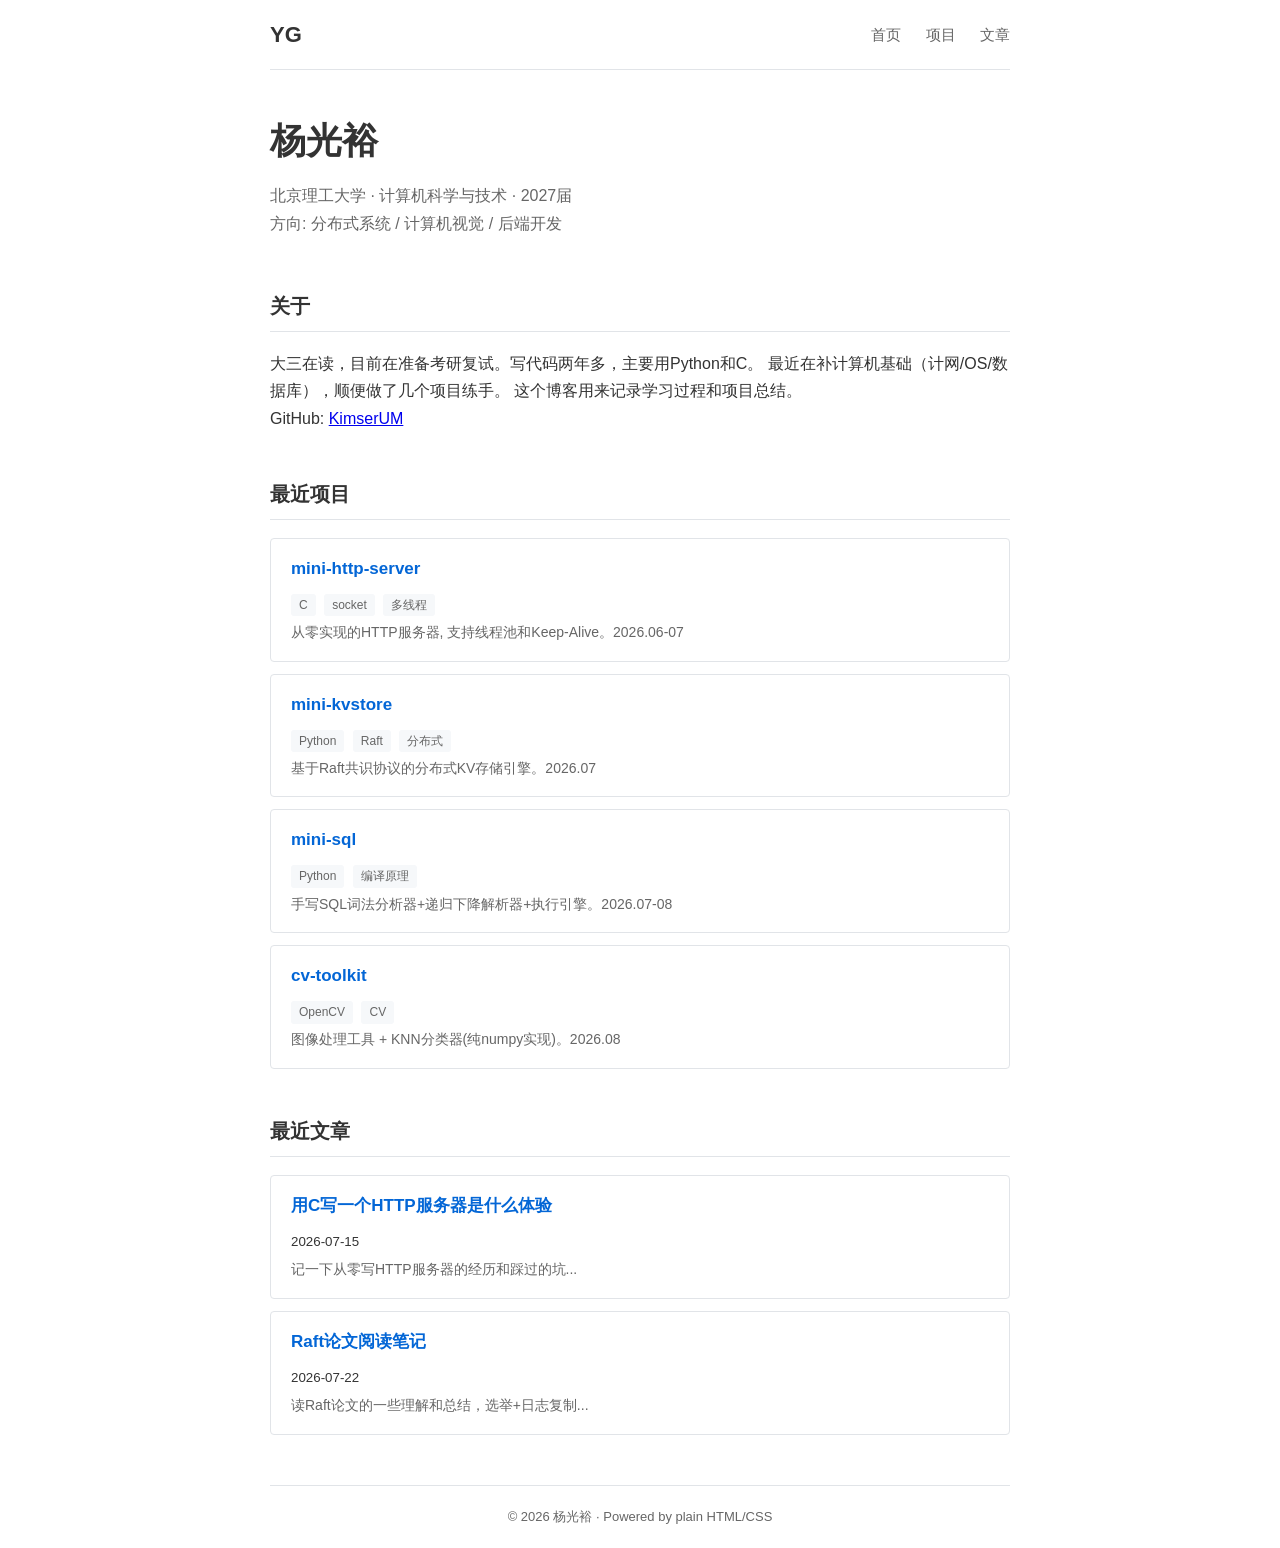
==== index.html @ 786ad56f "init: 个人技术博客 纯HTML/CSS" ====
<!DOCTYPE html>
<html lang="zh-CN">
<head>
<meta charset="utf-8">
<meta name="viewport" content="width=device-width, initial-scale=1">
<title>Yang Guangyu · Blog</title>
<link rel="stylesheet" href="css/style.css">
</head>
<body>

<nav class="navbar">
  <div class="nav-inner">
    <a href="index.html" class="logo">YG</a>
    <div class="nav-links">
      <a href="index.html">首页</a>
      <a href="projects/index.html">项目</a>
      <a href="posts/index.html">文章</a>
    </div>
  </div>
</nav>

<main class="container">
  <section class="hero">
    <h1>杨光裕</h1>
    <p class="subtitle">
      北京理工大学 · 计算机科学与技术 · 2027届<br>
      方向: 分布式系统 / 计算机视觉 / 后端开发
    </p>
  </section>

  <section class="section">
    <h2>关于</h2>
    <p>
      大三在读，目前在准备考研复试。写代码两年多，主要用Python和C。
      最近在补计算机基础（计网/OS/数据库），顺便做了几个项目练手。
      这个博客用来记录学习过程和项目总结。
    </p>
    <p>
      GitHub: <a href="https://github.com/KimserUM" target="_blank">KimserUM</a>
    </p>
  </section>

  <section class="section">
    <h2>最近项目</h2>

    <div class="card">
      <h3><a href="projects/mini-http.html">mini-http-server</a></h3>
      <span class="tag">C</span> <span class="tag">socket</span> <span class="tag">多线程</span>
      <p>从零实现的HTTP服务器, 支持线程池和Keep-Alive。2026.06-07</p>
    </div>

    <div class="card">
      <h3><a href="projects/mini-kvstore.html">mini-kvstore</a></h3>
      <span class="tag">Python</span> <span class="tag">Raft</span> <span class="tag">分布式</span>
      <p>基于Raft共识协议的分布式KV存储引擎。2026.07</p>
    </div>

    <div class="card">
      <h3><a href="projects/mini-sql.html">mini-sql</a></h3>
      <span class="tag">Python</span> <span class="tag">编译原理</span>
      <p>手写SQL词法分析器+递归下降解析器+执行引擎。2026.07-08</p>
    </div>

    <div class="card">
      <h3><a href="projects/cv-toolkit.html">cv-toolkit</a></h3>
      <span class="tag">OpenCV</span> <span class="tag">CV</span>
      <p>图像处理工具 + KNN分类器(纯numpy实现)。2026.08</p>
    </div>
  </section>

  <section class="section">
    <h2>最近文章</h2>
    <div class="card">
      <h3><a href="posts/tcp-http-server.html">用C写一个HTTP服务器是什么体验</a></h3>
      <small>2026-07-15</small>
      <p>记一下从零写HTTP服务器的经历和踩过的坑...</p>
    </div>
    <div class="card">
      <h3><a href="posts/raft-notes.html">Raft论文阅读笔记</a></h3>
      <small>2026-07-22</small>
      <p>读Raft论文的一些理解和总结，选举+日志复制...</p>
    </div>
  </section>
</main>

<footer>
  <p>&copy; 2026 杨光裕 · Powered by plain HTML/CSS</p>
</footer>

</body>
</html>
---- css/style.css ----
/* 极简风格 */

:root {
  --bg: #fff;
  --text: #333;
  --accent: #0366d6;
  --border: #e1e4e8;
  --code-bg: #f6f8fa;
  --muted: #666;
}

* { box-sizing: border-box; margin: 0; padding: 0; }

body {
  font-family: -apple-system, BlinkMacSystemFont, "Segoe UI",
               "Microsoft YaHei", sans-serif;
  line-height: 1.7;
  color: var(--text);
  background: var(--bg);
  max-width: 780px;
  margin: 0 auto;
  padding: 0 20px;
}

/* Navbar */
.navbar {
  border-bottom: 1px solid var(--border);
  padding: 16px 0;
  margin-bottom: 40px;
}

.nav-inner {
  display: flex;
  justify-content: space-between;
  align-items: center;
}

.logo {
  font-size: 22px;
  font-weight: 700;
  color: var(--text);
  text-decoration: none;
}

.nav-links a {
  margin-left: 20px;
  color: var(--muted);
  text-decoration: none;
  font-size: 15px;
}

.nav-links a:hover { color: var(--accent); }

/* Hero */
.hero {
  margin-bottom: 50px;
}

.hero h1 { font-size: 36px; margin-bottom: 10px; }

.subtitle {
  color: var(--muted);
  font-size: 16px;
  line-height: 1.8;
}

/* Section */
.section {
  margin-bottom: 45px;
}

.section h2 {
  font-size: 20px;
  border-bottom: 1px solid var(--border);
  padding-bottom: 8px;
  margin-bottom: 18px;
}

/* Card */
.card {
  border: 1px solid var(--border);
  border-radius: 4px;
  padding: 16px 20px;
  margin-bottom: 12px;
}

.card h3 { font-size: 17px; margin-bottom: 6px; }
.card h3 a { color: var(--accent); text-decoration: none; }
.card h3 a:hover { text-decoration: underline; }
.card p { font-size: 14px; color: var(--muted); margin-top: 4px; }

/* Tag */
.tag {
  display: inline-block;
  background: var(--code-bg);
  color: var(--muted);
  padding: 1px 8px;
  border-radius: 3px;
  font-size: 12px;
  margin-right: 4px;
}

/* Footer */
footer {
  border-top: 1px solid var(--border);
  padding: 20px 0;
  margin-top: 50px;
  text-align: center;
  color: var(--muted);
  font-size: 13px;
}

/* Post / Page */
.post h1 {
  font-size: 28px;
  margin-bottom: 8px;
}

.post .date {
  color: var(--muted);
  font-size: 14px;
  margin-bottom: 24px;
}

.post h2 {
  font-size: 20px;
  margin-top: 30px;
  margin-bottom: 12px;
  border-bottom: 1px solid var(--border);
  padding-bottom: 6px;
}

.post p { margin-bottom: 14px; }

.post ul, .post ol {
  margin-bottom: 14px;
  padding-left: 24px;
}

.post li { margin-bottom: 6px; }

.post pre {
  background: var(--code-bg);
  border: 1px solid var(--border);
  border-radius: 4px;
  padding: 14px 18px;
  overflow-x: auto;
  font-size: 13px;
  margin-bottom: 16px;
}

.post code {
  background: var(--code-bg);
  padding: 1px 5px;
  border-radius: 3px;
  font-size: 13px;
}

.post pre code {
  background: none;
  padding: 0;
}

.post blockquote {
  border-left: 3px solid var(--accent);
  padding: 8px 16px;
  color: var(--muted);
  margin-bottom: 16px;
  background: var(--code-bg);
}

/* Project pages */
.project-meta {
  color: var(--muted);
  font-size: 14px;
  margin-bottom: 20px;
}

/* Responsive */
@media (max-width: 600px) {
  .hero h1 { font-size: 26px; }
  .nav-links a { margin-left: 12px; font-size: 14px; }
}
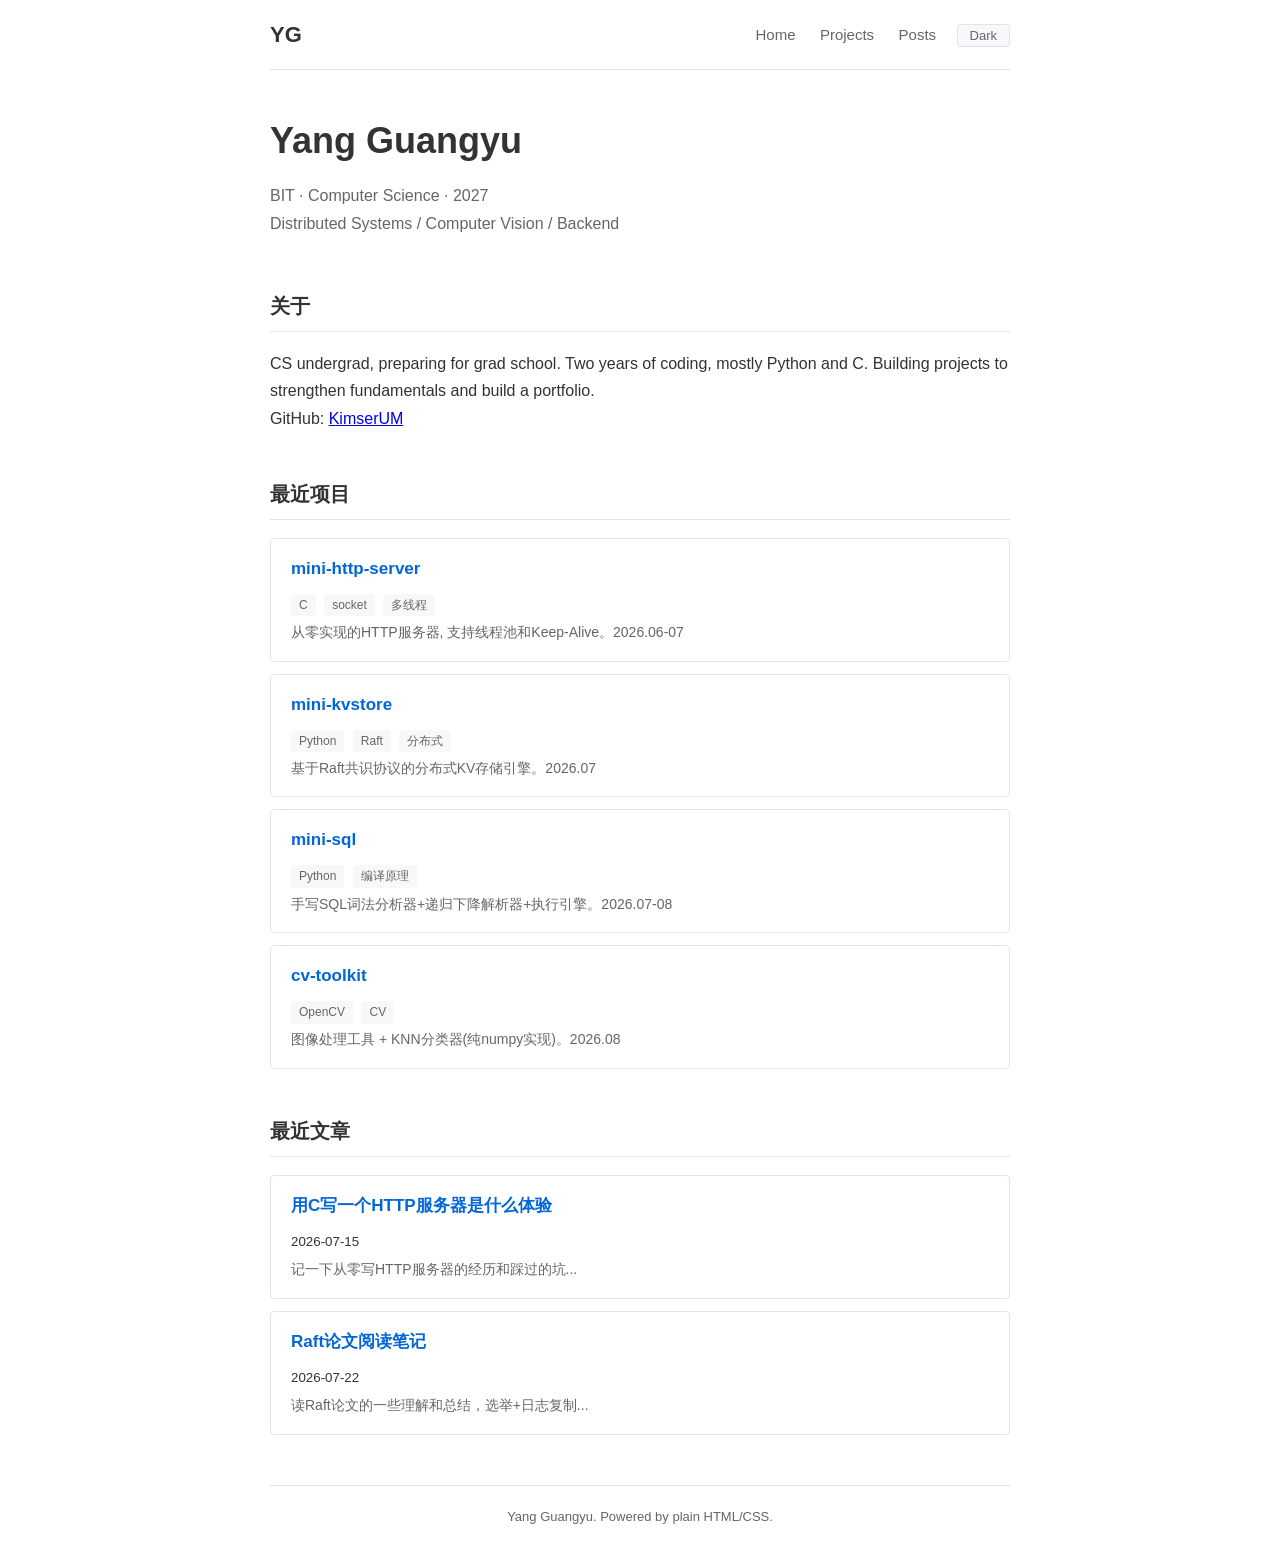
==== commit fe75c0b2: "blog: add project detail pages, SQL article, dark mode, search" ====
--- a/index.html
+++ b/index.html
@@ -12,28 +12,28 @@
   <div class="nav-inner">
     <a href="index.html" class="logo">YG</a>
     <div class="nav-links">
-      <a href="index.html">首页</a>
-      <a href="projects/index.html">项目</a>
-      <a href="posts/index.html">文章</a>
+      <a href="index.html">Home</a>
+      <a href="projects/index.html">Projects</a>
+      <a href="posts/index.html">Posts</a>
+      <button id="theme-toggle">Dark</button>
     </div>
   </div>
 </nav>
 
 <main class="container">
   <section class="hero">
-    <h1>杨光裕</h1>
+    <h1>Yang Guangyu</h1>
     <p class="subtitle">
-      北京理工大学 · 计算机科学与技术 · 2027届<br>
-      方向: 分布式系统 / 计算机视觉 / 后端开发
+      BIT &middot; Computer Science &middot; 2027<br>
+      Distributed Systems / Computer Vision / Backend
     </p>
   </section>
 
   <section class="section">
     <h2>关于</h2>
     <p>
-      大三在读，目前在准备考研复试。写代码两年多，主要用Python和C。
-      最近在补计算机基础（计网/OS/数据库），顺便做了几个项目练手。
-      这个博客用来记录学习过程和项目总结。
+      CS undergrad, preparing for grad school. Two years of coding, mostly Python and C.
+      Building projects to strengthen fundamentals and build a portfolio.
     </p>
     <p>
       GitHub: <a href="https://github.com/KimserUM" target="_blank">KimserUM</a>
@@ -84,8 +84,9 @@
 </main>
 
 <footer>
-  <p>&copy; 2026 杨光裕 · Powered by plain HTML/CSS</p>
+  <p>Yang Guangyu. Powered by plain HTML/CSS.</p>
 </footer>
 
+<script src="js/app.js"></script>
 </body>
 </html>
--- a/css/style.css
+++ b/css/style.css
@@ -176,6 +176,43 @@
   margin-bottom: 20px;
 }
 
+/* Dark mode */
+body.dark {
+  --bg: #1a1a2e;
+  --text: #cdd6f4;
+  --accent: #89b4fa;
+  --border: #313244;
+  --code-bg: #181825;
+  --muted: #a6adc8;
+}
+
+/* Theme toggle button */
+#theme-toggle {
+  background: var(--code-bg);
+  color: var(--muted);
+  border: 1px solid var(--border);
+  padding: 3px 12px;
+  border-radius: 3px;
+  font-size: 13px;
+  cursor: pointer;
+  margin-left: 16px;
+}
+#theme-toggle:hover { color: var(--accent); border-color: var(--accent); }
+
+/* Search input */
+#project-search {
+  width: 100%;
+  padding: 8px 12px;
+  border: 1px solid var(--border);
+  border-radius: 4px;
+  font-size: 14px;
+  margin-bottom: 16px;
+  background: var(--bg);
+  color: var(--text);
+  outline: none;
+}
+#project-search:focus { border-color: var(--accent); }
+
 /* Responsive */
 @media (max-width: 600px) {
   .hero h1 { font-size: 26px; }
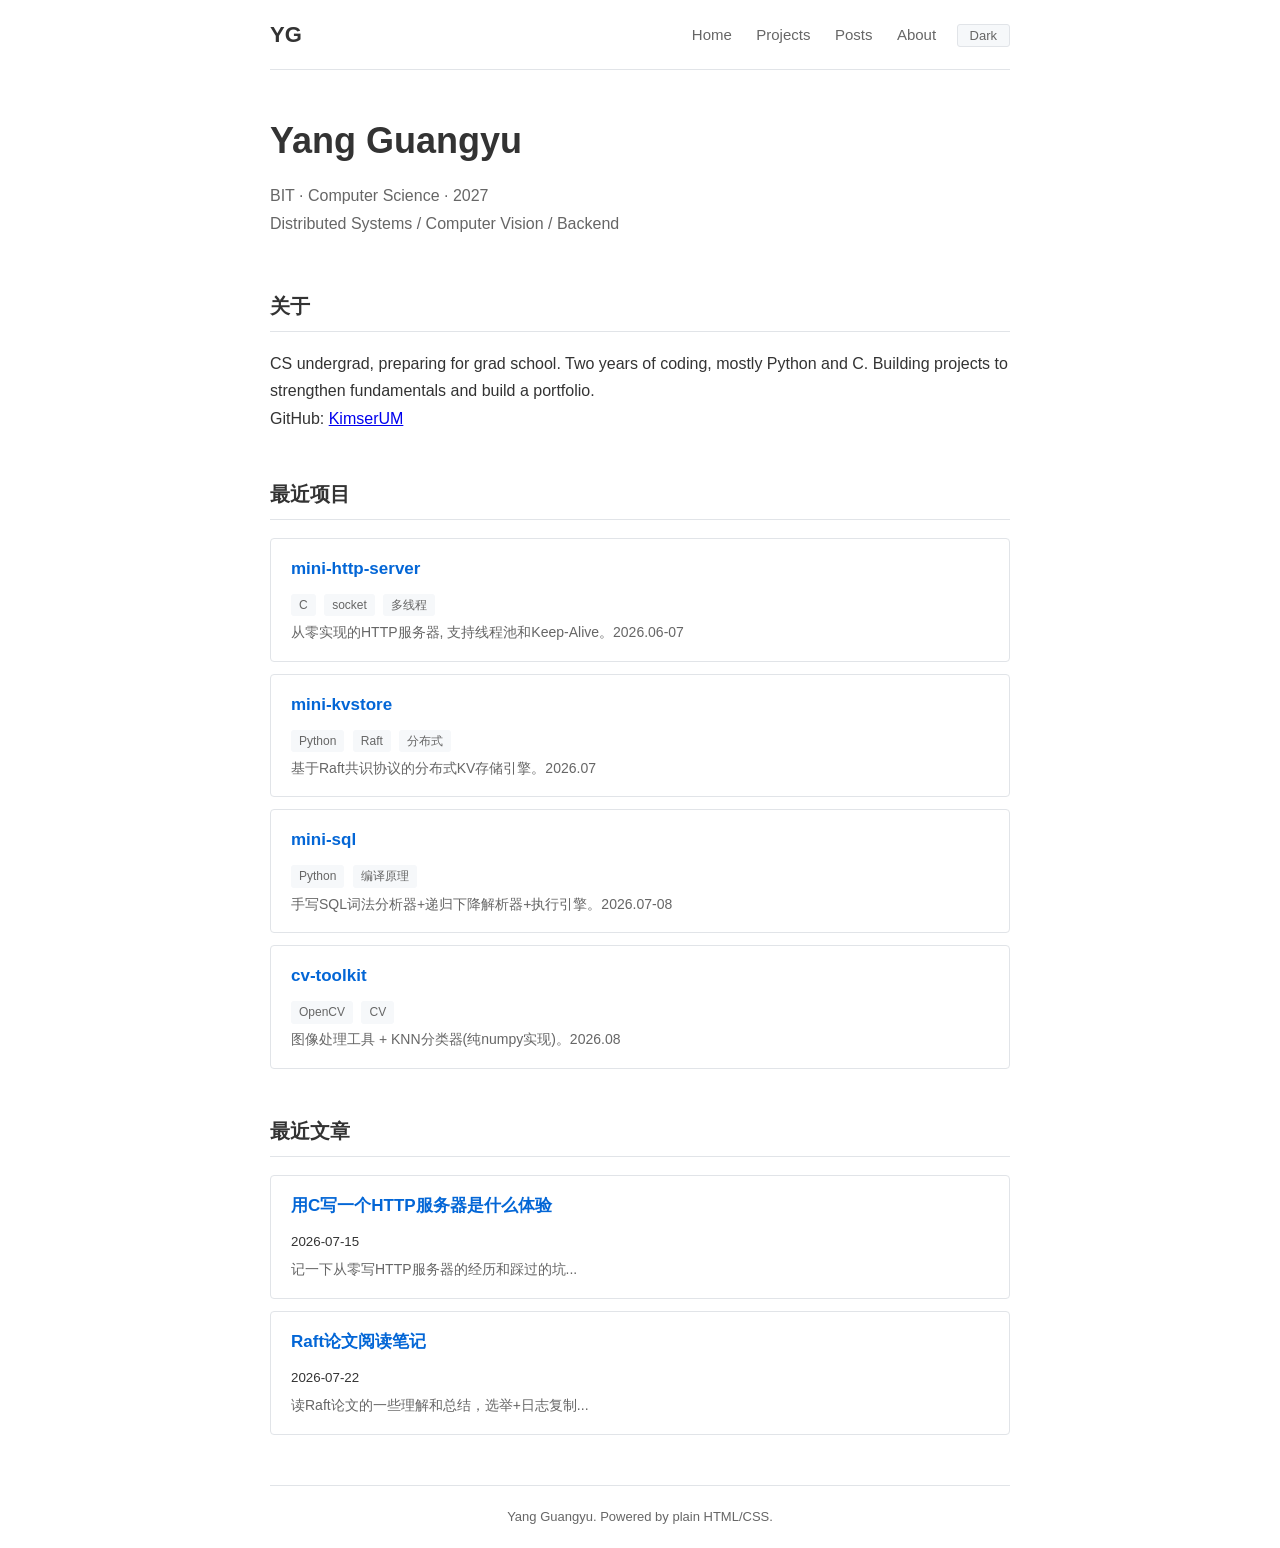
==== commit 31b08ca4: "blog: add about page, scroll-to-top, reading time, standardized navs" ====
--- a/index.html
+++ b/index.html
@@ -15,6 +15,7 @@
       <a href="index.html">Home</a>
       <a href="projects/index.html">Projects</a>
       <a href="posts/index.html">Posts</a>
+      <a href="about.html">About</a>
       <button id="theme-toggle">Dark</button>
     </div>
   </div>
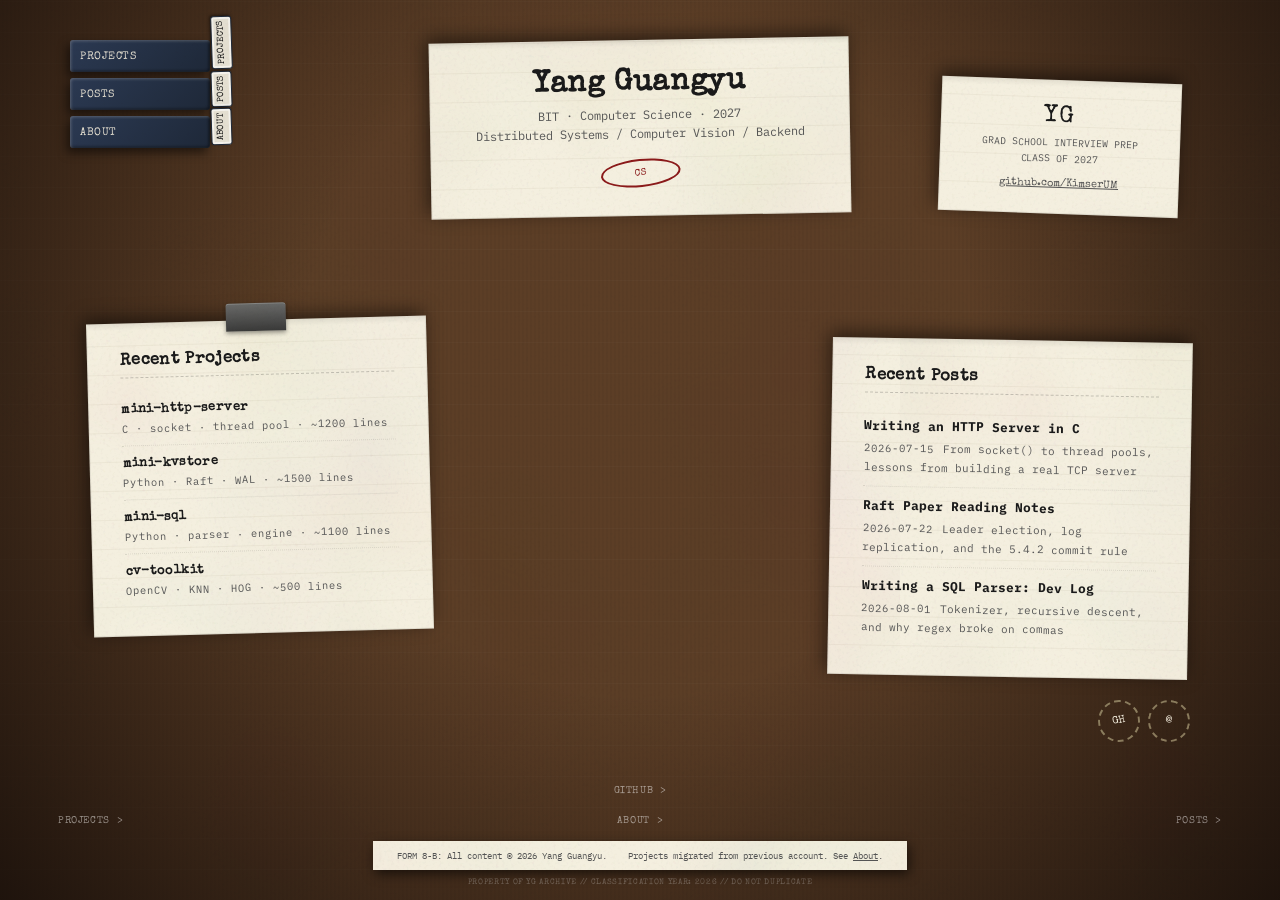
==== commit b5cc15ce: "v3: qridian-inspired dark academia desk theme, all pages rebuilt" ====
--- a/index.html
+++ b/index.html
@@ -1,92 +1,133 @@
 <!DOCTYPE html>
-<html lang="zh-CN">
+<html lang="en">
 <head>
 <meta charset="utf-8">
-<meta name="viewport" content="width=device-width, initial-scale=1">
-<title>Yang Guangyu · Blog</title>
+<meta name="viewport" content="width=device-width, initial-scale=1.0">
+<title>Yang Guangyu</title>
 <link rel="stylesheet" href="css/style.css">
 </head>
 <body>
 
-<nav class="navbar">
-  <div class="nav-inner">
-    <a href="index.html" class="logo">YG</a>
-    <div class="nav-links">
-      <a href="index.html">Home</a>
-      <a href="projects/index.html">Projects</a>
-      <a href="posts/index.html">Posts</a>
-      <a href="about.html">About</a>
-      <button id="theme-toggle">Dark</button>
-    </div>
-  </div>
-</nav>
+<div class="screen-dust"></div>
+<div class="desk-surface"></div>
 
-<main class="container">
-  <section class="hero">
-    <h1>Yang Guangyu</h1>
-    <p class="subtitle">
-      BIT &middot; Computer Science &middot; 2027<br>
-      Distributed Systems / Computer Vision / Backend
-    </p>
-  </section>
+<div class="desk-canvas">
+  <div class="desk-layout">
 
-  <section class="section">
-    <h2>关于</h2>
-    <p>
-      CS undergrad, preparing for grad school. Two years of coding, mostly Python and C.
-      Building projects to strengthen fundamentals and build a portfolio.
-    </p>
-    <p>
-      GitHub: <a href="https://github.com/KimserUM" target="_blank">KimserUM</a>
-    </p>
-  </section>
-
-  <section class="section">
-    <h2>最近项目</h2>
-
-    <div class="card">
-      <h3><a href="projects/mini-http.html">mini-http-server</a></h3>
-      <span class="tag">C</span> <span class="tag">socket</span> <span class="tag">多线程</span>
-      <p>从零实现的HTTP服务器, 支持线程池和Keep-Alive。2026.06-07</p>
+    <!-- Hero card: center -->
+    <div class="paper-card hero-card">
+      <h1>Yang Guangyu</h1>
+      <p class="subtitle">
+        BIT &middot; Computer Science &middot; 2027<br>
+        Distributed Systems / Computer Vision / Backend
+      </p>
+      <div class="stamp-divider">CS</div>
     </div>
 
-    <div class="card">
-      <h3><a href="projects/mini-kvstore.html">mini-kvstore</a></h3>
-      <span class="tag">Python</span> <span class="tag">Raft</span> <span class="tag">分布式</span>
-      <p>基于Raft共识协议的分布式KV存储引擎。2026.07</p>
+    <!-- Dossier folders: left side -->
+    <div class="dossier-stack">
+      <a href="projects/index.html" class="dossier-folder">
+        <div class="dossier-closed">
+          <span class="dossier-label">PROJECTS</span>
+          <div class="dossier-tab">PROJECTS</div>
+        </div>
+      </a>
+      <a href="posts/index.html" class="dossier-folder">
+        <div class="dossier-closed">
+          <span class="dossier-label">POSTS</span>
+          <div class="dossier-tab">POSTS</div>
+        </div>
+      </a>
+      <a href="about.html" class="dossier-folder">
+        <div class="dossier-closed">
+          <span class="dossier-label">ABOUT</span>
+          <div class="dossier-tab">ABOUT</div>
+        </div>
+      </a>
     </div>
 
-    <div class="card">
-      <h3><a href="projects/mini-sql.html">mini-sql</a></h3>
-      <span class="tag">Python</span> <span class="tag">编译原理</span>
-      <p>手写SQL词法分析器+递归下降解析器+执行引擎。2026.07-08</p>
+    <!-- Projects clipboard: left -->
+    <div class="paper-card projects-clipboard">
+      <div class="clip-hardware"></div>
+      <h2>Recent Projects</h2>
+
+      <a href="projects/mini-http.html" class="project-item">
+        <span class="p-name">mini-http-server</span>
+        <span class="p-meta">C &middot; socket &middot; thread pool &middot; ~1200 lines</span>
+      </a>
+      <a href="projects/mini-kvstore.html" class="project-item">
+        <span class="p-name">mini-kvstore</span>
+        <span class="p-meta">Python &middot; Raft &middot; WAL &middot; ~1500 lines</span>
+      </a>
+      <a href="projects/mini-sql.html" class="project-item">
+        <span class="p-name">mini-sql</span>
+        <span class="p-meta">Python &middot; parser &middot; engine &middot; ~1100 lines</span>
+      </a>
+      <a href="projects/cv-toolkit.html" class="project-item">
+        <span class="p-name">cv-toolkit</span>
+        <span class="p-meta">OpenCV &middot; KNN &middot; HOG &middot; ~500 lines</span>
+      </a>
     </div>
 
-    <div class="card">
-      <h3><a href="projects/cv-toolkit.html">cv-toolkit</a></h3>
-      <span class="tag">OpenCV</span> <span class="tag">CV</span>
-      <p>图像处理工具 + KNN分类器(纯numpy实现)。2026.08</p>
+    <!-- Posts journal: right -->
+    <div class="paper-card posts-notebook">
+      <h2>Recent Posts</h2>
+
+      <a href="posts/tcp-http-server.html" class="post-item">
+        <span class="post-title">Writing an HTTP Server in C</span>
+        <span class="post-date">2026-07-15</span>
+        <span class="post-excerpt">From socket() to thread pools, lessons from building a real TCP server</span>
+      </a>
+      <a href="posts/raft-notes.html" class="post-item">
+        <span class="post-title">Raft Paper Reading Notes</span>
+        <span class="post-date">2026-07-22</span>
+        <span class="post-excerpt">Leader election, log replication, and the 5.4.2 commit rule</span>
+      </a>
+      <a href="posts/sql-parser-diary.html" class="post-item">
+        <span class="post-title">Writing a SQL Parser: Dev Log</span>
+        <span class="post-date">2026-08-01</span>
+        <span class="post-excerpt">Tokenizer, recursive descent, and why regex broke on commas</span>
+      </a>
     </div>
-  </section>
 
-  <section class="section">
-    <h2>最近文章</h2>
-    <div class="card">
-      <h3><a href="posts/tcp-http-server.html">用C写一个HTTP服务器是什么体验</a></h3>
-      <small>2026-07-15</small>
-      <p>记一下从零写HTTP服务器的经历和踩过的坑...</p>
+    <!-- Calling card: right side -->
+    <div class="paper-card calling-card">
+      <div class="card-logo">YG</div>
+      <div class="card-sub">
+        GRAD SCHOOL INTERVIEW PREP<br>
+        CLASS OF 2027
+      </div>
+      <div class="card-gh">
+        <a href="https://github.com/KimserUM">github.com/KimserUM</a>
+      </div>
     </div>
-    <div class="card">
-      <h3><a href="posts/raft-notes.html">Raft论文阅读笔记</a></h3>
-      <small>2026-07-22</small>
-      <p>读Raft论文的一些理解和总结，选举+日志复制...</p>
+
+    <!-- Social stamps: bottom right -->
+    <div class="stamp-cluster">
+      <a href="https://github.com/KimserUM" class="stamp-link" style="--r: -12deg;" aria-label="GitHub">GH</a>
+      <a href="mailto:yangguangyuking@gmail.com" class="stamp-link" style="--r: 8deg;" aria-label="Email">@</a>
     </div>
-  </section>
-</main>
 
-<footer>
-  <p>Yang Guangyu. Powered by plain HTML/CSS.</p>
-</footer>
+    <!-- Legal strip -->
+    <div class="legal-strip">
+      <span>FORM 8-B: All content &copy; 2026 Yang Guangyu.</span>
+      <span style="margin-left: 16px;">Projects migrated from previous account. See <a href="about.html">About</a>.</span>
+    </div>
+
+    <div class="registry-line">
+      PROPERTY OF YG ARCHIVE // CLASSIFICATION YEAR: 2026 // DO NOT DUPLICATE
+    </div>
+
+  </div>
+</div>
+
+<!-- Signpost buttons -->
+<button class="signpost" id="sp-projects" onclick="document.querySelector('.projects-clipboard').scrollIntoView({behavior:'smooth',block:'center'})">PROJECTS</button>
+<button class="signpost" id="sp-posts" onclick="document.querySelector('.posts-notebook').scrollIntoView({behavior:'smooth',block:'center'})">POSTS</button>
+<button class="signpost" id="sp-about" onclick="location.href='about.html'">ABOUT</button>
+<button class="signpost" id="sp-github" onclick="window.open('https://github.com/KimserUM')">GITHUB</button>
+
+<button id="scroll-top" onclick="window.scrollTo({top:0,behavior:'smooth'})">TOP</button>
 
 <script src="js/app.js"></script>
 </body>
--- a/css/style.css
+++ b/css/style.css
@@ -1,220 +1,825 @@
-/* 极简风格 */
+/* ============================================================
+   my-tech-blog v3 — qridian.com inspired dark academia theme
+   Fonts: Special Elite (headings), IBM Plex Mono (body)
+   ============================================================ */
+
+@import url('https://fonts.googleapis.com/css2?family=IBM+Plex+Mono:ital,wght@0,400;0,700;1,400&family=Special+Elite&display=swap');
 
 :root {
-  --bg: #fff;
-  --text: #333;
-  --accent: #0366d6;
-  --border: #e1e4e8;
-  --code-bg: #f6f8fa;
-  --muted: #666;
+  --font-heading: 'Special Elite', cursive;
+  --font-body: 'IBM Plex Mono', monospace;
+
+  --bg-deep: #1a120c;
+  --wood: #5c3e26;
+  --paper: #f4efdf;
+  --paper-dark: #e4dfd1;
+  --dossier-blue1: #2b3952;
+  --dossier-blue2: #1e2838;
+  --ink: #1a1a1a;
+  --ink-light: #555;
+  --stamp-red: #8b1a1a;
+  --brass: #8b7d5e;
+  --accent-dim: #9e8a6b;
+
+  --shadow-paper: -3px -5px 18px rgba(0,0,0,0.5);
+  --shadow-card: 2px 4px 12px rgba(0,0,0,0.6);
 }
 
 * { box-sizing: border-box; margin: 0; padding: 0; }
 
+html { font-size: 15px; }
+
 body {
-  font-family: -apple-system, BlinkMacSystemFont, "Segoe UI",
-               "Microsoft YaHei", sans-serif;
-  line-height: 1.7;
-  color: var(--text);
-  background: var(--bg);
+  margin: 0;
+  font-family: var(--font-body);
+  background-color: var(--bg-deep);
+  color: var(--ink);
+  min-height: 100vh;
+  overflow-x: hidden;
+}
+
+h1, h2, h3, h4, .typewriter {
+  font-family: var(--font-heading);
+  letter-spacing: 0.02em;
+}
+
+a { color: inherit; }
+
+/* ---- Desk Environment ---- */
+.desk-surface {
+  position: fixed;
+  inset: 0;
+  background-color: var(--wood);
+  background-image:
+    repeating-linear-gradient(
+      90deg,
+      transparent,
+      transparent 2px,
+      rgba(0,0,0,0.03) 2px,
+      rgba(0,0,0,0.03) 4px
+    ),
+    repeating-linear-gradient(
+      0deg,
+      transparent,
+      transparent 30px,
+      rgba(255,255,255,0.02) 30px,
+      rgba(255,255,255,0.02) 31px
+    );
+  z-index: 0;
+}
+
+.desk-surface::after {
+  content: "";
+  position: fixed;
+  inset: 0;
+  z-index: 9999;
+  pointer-events: none;
+  background: radial-gradient(
+    circle at 50% 40%,
+    rgba(59, 40, 27, 0) 40%,
+    rgba(20, 12, 8, 0.85) 100%
+  );
+}
+
+/* ---- Monitor Grime (dust + smudge effect) ---- */
+.screen-dust {
+  position: fixed;
+  inset: 0;
+  z-index: 99999;
+  pointer-events: none;
+  background-image:
+    url("data:image/svg+xml,%3Csvg viewBox='0 0 200 200' xmlns='http://www.w3.org/2000/svg'%3E%3Cfilter id='dust'%3E%3CfeTurbulence type='fractalNoise' baseFrequency='1.5' numOctaves='3' result='noise'/%3E%3CfeColorMatrix type='matrix' values='1 0 0 0 0  0 1 0 0 0  0 0 1 0 0  0 0 0 4 -2' in='noise' result='coloredNoise'/%3E%3C/filter%3E%3Crect width='100%25' height='100%25' fill='black' filter='url(%23dust)' opacity='0.06'/%3E%3C/svg%3E"),
+    url("data:image/svg+xml,%3Csvg viewBox='0 0 200 200' xmlns='http://www.w3.org/2000/svg'%3E%3Cfilter id='smudge'%3E%3CfeTurbulence type='fractalNoise' baseFrequency='0.02' numOctaves='3' result='noise'/%3E%3CfeColorMatrix type='matrix' values='1 0 0 0 0  0 1 0 0 0  0 0 1 0 0  0 0 0 2 -0.8' in='noise' result='coloredNoise'/%3E%3C/filter%3E%3Crect width='100%25' height='100%25' fill='black' filter='url(%23smudge)' opacity='0.12'/%3E%3C/svg%3E");
+  background-blend-mode: multiply;
+  mix-blend-mode: multiply;
+}
+
+/* ---- Main Canvas ---- */
+.desk-canvas {
+  position: relative;
+  z-index: 1;
+  width: 100vw;
+  min-height: 100vh;
+  overflow-x: auto;
+  overflow-y: auto;
+  scroll-behavior: smooth;
+}
+
+.desk-layout {
+  position: relative;
+  width: 1200px;
+  min-height: 900px;
+  max-width: 98vw;
+  margin: 0 auto;
+  padding: 40px 30px 80px;
+}
+
+/* ---- Paper Card Base ---- */
+.paper-card {
+  background: var(--paper);
+  background-image:
+    repeating-linear-gradient(
+      0deg,
+      transparent,
+      transparent 28px,
+      rgba(139, 125, 94, 0.08) 28px,
+      rgba(139, 125, 94, 0.08) 29px
+    );
+  border: 1px solid rgba(0,0,0,0.08);
+  box-shadow: var(--shadow-paper);
+  padding: 28px 32px;
+  position: absolute;
+}
+
+.paper-card::before {
+  content: "";
+  position: absolute;
+  top: 0; left: 0;
+  width: 100%; height: 6px;
+  background: linear-gradient(
+    to bottom,
+    rgba(0,0,0,0.06) 0%,
+    transparent 100%
+  );
+}
+
+/* ---- Hero Card (center, large) ---- */
+.hero-card {
+  left: 50%;
+  top: 40px;
+  transform: translateX(-50%) rotate(-1deg);
+  width: 420px;
+  text-align: center;
+  z-index: 10;
+}
+
+.hero-card h1 {
+  font-size: 2rem;
+  margin-bottom: 6px;
+  color: var(--ink);
+}
+
+.hero-card .subtitle {
+  font-size: 0.8rem;
+  color: var(--ink-light);
+  line-height: 1.6;
+}
+
+.hero-card .stamp-divider {
+  margin: 16px auto 0;
+  width: 80px;
+  height: 28px;
+  border: 2px solid var(--stamp-red);
+  border-radius: 50%;
+  display: flex;
+  align-items: center;
+  justify-content: center;
+  font-family: var(--font-heading);
+  font-size: 0.65rem;
+  color: var(--stamp-red);
+  transform: rotate(-5deg);
+}
+
+/* ---- Projects Clipboard ---- */
+.projects-clipboard {
+  left: 50px;
+  top: 320px;
+  width: 340px;
+  transform: rotate(-1.5deg);
+  z-index: 5;
+}
+
+.clip-hardware {
+  position: absolute;
+  top: -18px;
+  left: 50%;
+  transform: translateX(-50%);
+  width: 60px;
+  height: 28px;
+  background: linear-gradient(to bottom, #6b6b6b, #3a3a3a);
+  border-radius: 3px 3px 0 0;
+  box-shadow: inset 0 1px 0 rgba(255,255,255,0.2),
+              0 2px 4px rgba(0,0,0,0.4);
+}
+
+.projects-clipboard .paper-card {
+  position: relative;
+  box-shadow: none;
+  border: none;
+  padding: 20px 24px;
+  background: transparent;
+}
+
+.projects-clipboard h2 {
+  font-size: 1.1rem;
+  margin-bottom: 14px;
+  padding-bottom: 8px;
+  border-bottom: 1px dashed rgba(0,0,0,0.2);
+}
+
+.project-item {
+  display: block;
+  padding: 8px 0;
+  border-bottom: 1px dotted rgba(0,0,0,0.1);
+  text-decoration: none;
+  font-size: 0.78rem;
+  line-height: 1.5;
+  transition: padding-left 0.2s;
+}
+
+.project-item:last-child { border-bottom: none; }
+
+.project-item:hover {
+  padding-left: 8px;
+}
+
+.project-item .p-name {
+  font-weight: 700;
+  color: var(--ink);
+  display: block;
+  font-family: var(--font-heading);
+  font-size: 0.85rem;
+  letter-spacing: 0.03em;
+}
+
+.project-item .p-meta {
+  color: var(--ink-light);
+  font-size: 0.7rem;
+  margin-top: 2px;
+}
+
+/* ---- Posts Notebook ---- */
+.posts-notebook {
+  right: 50px;
+  top: 340px;
+  width: 360px;
+  transform: rotate(1deg);
+  z-index: 5;
+}
+
+.posts-notebook h2 {
+  font-size: 1.1rem;
+  margin-bottom: 14px;
+  padding-bottom: 8px;
+  border-bottom: 1px dashed rgba(0,0,0,0.2);
+}
+
+.post-item {
+  display: block;
+  padding: 10px 0;
+  border-bottom: 1px dotted rgba(0,0,0,0.1);
+  text-decoration: none;
+}
+
+.post-item:last-child { border-bottom: none; }
+
+.post-item:hover .post-title {
+  text-decoration: underline;
+}
+
+.post-title {
+  font-weight: 700;
+  display: block;
+  font-size: 0.85rem;
+  margin-bottom: 3px;
+}
+
+.post-date {
+  font-size: 0.7rem;
+  color: var(--ink-light);
+}
+
+.post-excerpt {
+  font-size: 0.73rem;
+  color: var(--ink-light);
+  margin-top: 3px;
+  line-height: 1.5;
+}
+
+/* ---- Calling Card ---- */
+.calling-card {
+  right: 60px;
+  top: 80px;
+  width: 240px;
+  transform: rotate(2deg);
+  z-index: 3;
+  text-align: center;
+  padding: 24px 20px;
+}
+
+.calling-card .card-logo {
+  font-family: var(--font-heading);
+  font-size: 1.6rem;
+  letter-spacing: 0.15em;
+  margin-bottom: 6px;
+}
+
+.calling-card .card-sub {
+  font-size: 0.65rem;
+  color: var(--ink-light);
+  line-height: 1.6;
+}
+
+.calling-card .card-gh {
+  margin-top: 12px;
+  font-size: 0.72rem;
+  color: var(--ink-light);
+  font-family: var(--font-heading);
+}
+
+/* ---- Dossier Stack ---- */
+.dossier-stack {
+  left: 50px;
+  top: 100px;
+  z-index: 6;
+  display: flex;
+  flex-direction: column;
+  gap: 6px;
+}
+
+.dossier-folder {
+  display: block;
+  text-decoration: none;
+}
+
+.dossier-closed {
+  width: 140px;
+  height: 32px;
+  background: linear-gradient(135deg, var(--dossier-blue1), var(--dossier-blue2));
+  border-radius: 3px;
+  box-shadow:
+    inset 1px 1px 3px rgba(255,255,255,0.25),
+    inset -1px -1px 3px rgba(0,0,0,0.6),
+    -3px 5px 10px rgba(0,0,0,0.5);
+  display: flex;
+  align-items: center;
+  padding-left: 10px;
+  position: relative;
+  transition: transform 0.3s ease;
+}
+
+.dossier-closed:hover { transform: translateX(6px); }
+
+.dossier-tab {
+  position: absolute;
+  right: -22px;
+  bottom: 3px;
+  padding: 4px 5px;
+  font-family: var(--font-heading);
+  font-size: 0.6rem;
+  background: var(--paper-dark);
+  color: var(--ink);
+  border-radius: 3px;
+  border: 1.5px solid var(--dossier-blue2);
+  box-shadow: inset 0 0 0 2px rgba(255,255,255,0.6),
+              1px 1px 3px rgba(0,0,0,0.5);
+  writing-mode: vertical-rl;
+  text-orientation: mixed;
+  transform: rotate(178deg);
+}
+
+.dossier-label {
+  color: var(--paper-dark);
+  font-family: var(--font-heading);
+  font-size: 0.72rem;
+  letter-spacing: 0.05em;
+}
+
+/* ---- Social Stamps ---- */
+.stamp-cluster {
+  right: 50px;
+  top: 700px;
+  display: flex;
+  gap: 8px;
+  position: absolute;
+  z-index: 5;
+}
+
+.stamp-link {
+  display: flex;
+  align-items: center;
+  justify-content: center;
+  width: 42px;
+  height: 42px;
+  border: 2px dashed var(--brass);
+  border-radius: 50%;
+  text-decoration: none;
+  font-family: var(--font-heading);
+  font-size: 0.7rem;
+  color: var(--paper);
+  transform: rotate(var(--r, 0deg));
+  transition: transform 0.2s, border-color 0.2s;
+  position: relative;
+}
+
+.stamp-link:hover {
+  transform: rotate(0deg) scale(1.1);
+  border-color: var(--paper);
+}
+
+.stamp-link::after {
+  content: "";
+  position: absolute;
+  inset: -4px;
+  border: 1px solid transparent;
+  border-radius: 50%;
+  transition: border-color 0.2s;
+}
+
+.stamp-link:hover::after {
+  border-color: rgba(255,255,255,0.3);
+}
+
+/* ---- Requisition Slip (Subscribe) ---- */
+.req-slip {
+  left: 440px;
+  top: 750px;
+  position: absolute;
+  z-index: 4;
+  background: var(--paper);
+  padding: 12px 20px;
+  box-shadow: var(--shadow-card);
+  transform: rotate(0.5deg);
+  font-size: 0.7rem;
+  display: flex;
+  align-items: center;
+  gap: 14px;
+}
+
+.req-label {
+  font-family: var(--font-heading);
+  color: var(--ink);
+  font-size: 0.68rem;
+}
+
+.req-btn {
+  font-family: var(--font-heading);
+  font-size: 0.68rem;
+  padding: 4px 14px;
+  background: var(--paper-dark);
+  border: 2px solid var(--ink);
+  border-radius: 2px;
+  cursor: pointer;
+  color: var(--ink);
+  text-decoration: none;
+  transition: background 0.2s;
+}
+
+.req-btn:hover {
+  background: var(--ink);
+  color: var(--paper);
+}
+
+/* ---- Legal Strip ---- */
+.legal-strip {
+  position: absolute;
+  bottom: 30px;
+  left: 50%;
+  transform: translateX(-50%);
+  z-index: 2;
+  background: var(--paper);
+  padding: 8px 24px;
+  font-size: 0.62rem;
+  color: var(--ink-light);
+  box-shadow: var(--shadow-card);
+  max-width: 600px;
+}
+
+.legal-strip a {
+  color: var(--ink-light);
+}
+
+/* ---- Registry Line ---- */
+.registry-line {
+  position: absolute;
+  bottom: 14px;
+  left: 50%;
+  transform: translateX(-50%);
+  z-index: 2;
+  font-family: var(--font-heading);
+  font-size: 0.55rem;
+  color: rgba(255,255,255,0.25);
+  letter-spacing: 0.08em;
+  white-space: nowrap;
+}
+
+/* ---- Signpost Buttons ---- */
+.signpost {
+  position: fixed;
+  z-index: 100;
+  background: none;
+  border: none;
+  color: rgba(255,255,255,0.5);
+  font-family: var(--font-heading);
+  font-size: 0.68rem;
+  cursor: pointer;
+  letter-spacing: 0.06em;
+  transition: color 0.2s;
+  padding: 4px 8px;
+}
+
+.signpost:hover { color: rgba(255,255,255,0.9); }
+
+.signpost::after {
+  content: " >";
+  font-family: var(--font-body);
+}
+
+#sp-projects { bottom: 70px; left: 50px; }
+#sp-posts    { bottom: 70px; right: 50px; }
+#sp-about    { bottom: 70px; left: 50%; transform: translateX(-50%); }
+#sp-github   { bottom: 100px; left: 50%; transform: translateX(-50%); }
+
+/* ---- Dossier Fan (mobile folder nav) ---- */
+.folder-fan {
+  display: none;
+  position: fixed;
+  inset: 0;
+  z-index: 200;
+}
+
+.folder-fan.is-open { display: flex; }
+
+.fan-backdrop {
+  position: absolute;
+  inset: 0;
+  background: rgba(0,0,0,0.7);
+}
+
+.fan-cards {
+  position: absolute;
+  bottom: 60px;
+  left: 50%;
+  transform: translateX(-50%);
+  display: flex;
+  flex-direction: column;
+  gap: 10px;
+  align-items: center;
+}
+
+.fan-card {
+  font-family: var(--font-heading);
+  font-size: 0.9rem;
+  padding: 12px 32px;
+  background: linear-gradient(135deg, var(--dossier-blue1), var(--dossier-blue2));
+  color: var(--paper-dark);
+  border: none;
+  border-radius: 4px;
+  cursor: pointer;
+  box-shadow: var(--shadow-card);
+  letter-spacing: 0.05em;
+  transition: transform 0.2s;
+}
+
+.fan-card:hover { transform: scale(1.05); }
+
+.fan-close {
+  background: none;
+  border: 1px solid rgba(255,255,255,0.3);
+  color: rgba(255,255,255,0.6);
+  padding: 6px 16px;
+  font-family: var(--font-heading);
+  font-size: 0.7rem;
+  cursor: pointer;
+  border-radius: 2px;
+}
+
+/* ---- Page Layouts (non-home) ---- */
+.page-container {
+  position: relative;
+  z-index: 1;
   max-width: 780px;
   margin: 0 auto;
-  padding: 0 20px;
-}
-
-/* Navbar */
-.navbar {
-  border-bottom: 1px solid var(--border);
-  padding: 16px 0;
-  margin-bottom: 40px;
-}
-
-.nav-inner {
-  display: flex;
-  justify-content: space-between;
-  align-items: center;
-}
-
-.logo {
-  font-size: 22px;
-  font-weight: 700;
-  color: var(--text);
-  text-decoration: none;
-}
-
-.nav-links a {
-  margin-left: 20px;
-  color: var(--muted);
-  text-decoration: none;
-  font-size: 15px;
-}
-
-.nav-links a:hover { color: var(--accent); }
-
-/* Hero */
-.hero {
-  margin-bottom: 50px;
-}
-
-.hero h1 { font-size: 36px; margin-bottom: 10px; }
-
-.subtitle {
-  color: var(--muted);
-  font-size: 16px;
+  padding: 40px 30px 80px;
+}
+
+.page-paper {
+  background: var(--paper);
+  box-shadow: var(--shadow-paper);
+  padding: 40px 48px;
   line-height: 1.8;
-}
-
-/* Section */
-.section {
-  margin-bottom: 45px;
-}
-
-.section h2 {
-  font-size: 20px;
-  border-bottom: 1px solid var(--border);
-  padding-bottom: 8px;
-  margin-bottom: 18px;
-}
-
-/* Card */
-.card {
-  border: 1px solid var(--border);
-  border-radius: 4px;
+  font-size: 0.85rem;
+  color: var(--ink);
+}
+
+.page-paper h1 {
+  font-size: 1.6rem;
+  margin-bottom: 8px;
+}
+
+.page-paper h2 {
+  font-size: 1.15rem;
+  margin-top: 36px;
+  margin-bottom: 12px;
+  padding-bottom: 6px;
+  border-bottom: 1px dashed rgba(0,0,0,0.2);
+}
+
+.page-paper h3 {
+  font-size: 0.95rem;
+  margin-top: 24px;
+  margin-bottom: 8px;
+}
+
+.page-paper p { margin-bottom: 14px; }
+
+.page-paper ul, .page-paper ol {
+  margin-bottom: 14px;
+  padding-left: 28px;
+}
+
+.page-paper li { margin-bottom: 6px; }
+
+.page-paper pre {
+  background: var(--dossier-blue2);
+  color: #cdd6f4;
+  border: 1px solid rgba(0,0,0,0.2);
+  border-radius: 3px;
   padding: 16px 20px;
-  margin-bottom: 12px;
-}
-
-.card h3 { font-size: 17px; margin-bottom: 6px; }
-.card h3 a { color: var(--accent); text-decoration: none; }
-.card h3 a:hover { text-decoration: underline; }
-.card p { font-size: 14px; color: var(--muted); margin-top: 4px; }
-
-/* Tag */
-.tag {
-  display: inline-block;
-  background: var(--code-bg);
-  color: var(--muted);
-  padding: 1px 8px;
-  border-radius: 3px;
-  font-size: 12px;
-  margin-right: 4px;
-}
-
-/* Footer */
-footer {
-  border-top: 1px solid var(--border);
-  padding: 20px 0;
-  margin-top: 50px;
-  text-align: center;
-  color: var(--muted);
-  font-size: 13px;
-}
-
-/* Post / Page */
-.post h1 {
-  font-size: 28px;
-  margin-bottom: 8px;
-}
-
-.post .date {
-  color: var(--muted);
-  font-size: 14px;
-  margin-bottom: 24px;
-}
-
-.post h2 {
-  font-size: 20px;
-  margin-top: 30px;
-  margin-bottom: 12px;
-  border-bottom: 1px solid var(--border);
-  padding-bottom: 6px;
-}
-
-.post p { margin-bottom: 14px; }
-
-.post ul, .post ol {
-  margin-bottom: 14px;
-  padding-left: 24px;
-}
-
-.post li { margin-bottom: 6px; }
-
-.post pre {
-  background: var(--code-bg);
-  border: 1px solid var(--border);
-  border-radius: 4px;
-  padding: 14px 18px;
   overflow-x: auto;
-  font-size: 13px;
+  font-size: 0.75rem;
   margin-bottom: 16px;
-}
-
-.post code {
-  background: var(--code-bg);
-  padding: 1px 5px;
-  border-radius: 3px;
-  font-size: 13px;
-}
-
-.post pre code {
+  line-height: 1.6;
+}
+
+.page-paper code {
+  background: rgba(0,0,0,0.06);
+  padding: 1px 6px;
+  border-radius: 2px;
+  font-size: 0.8rem;
+}
+
+.page-paper pre code {
   background: none;
   padding: 0;
 }
 
-.post blockquote {
-  border-left: 3px solid var(--accent);
-  padding: 8px 16px;
-  color: var(--muted);
+.page-paper blockquote {
+  border-left: 3px solid var(--dossier-blue1);
+  padding: 8px 20px;
   margin-bottom: 16px;
-  background: var(--code-bg);
-}
-
-/* Project pages */
-.project-meta {
-  color: var(--muted);
-  font-size: 14px;
+  color: var(--ink-light);
+  background: rgba(0,0,0,0.02);
+}
+
+.page-paper table {
+  width: 100%;
+  border-collapse: collapse;
+  margin-bottom: 16px;
+  font-size: 0.8rem;
+}
+
+.page-paper th, .page-paper td {
+  padding: 8px 12px;
+  border-bottom: 1px solid rgba(0,0,0,0.1);
+  text-align: left;
+}
+
+.page-paper th {
+  font-family: var(--font-heading);
+  font-size: 0.72rem;
+  color: var(--ink-light);
+}
+
+.page-paper .page-meta {
+  font-size: 0.78rem;
+  color: var(--ink-light);
+  margin-bottom: 28px;
+  font-style: italic;
+}
+
+.page-paper .reading-time {
+  font-style: normal;
+  color: var(--ink-light);
+}
+
+/* ---- Page Nav ---- */
+.page-nav {
+  position: relative;
+  z-index: 1;
+  display: flex;
+  justify-content: center;
+  gap: 24px;
+  padding: 20px 0;
+}
+
+.page-nav a {
+  font-family: var(--font-heading);
+  font-size: 0.7rem;
+  color: rgba(255,255,255,0.5);
+  text-decoration: none;
+  letter-spacing: 0.06em;
+  transition: color 0.2s;
+}
+
+.page-nav a:hover { color: rgba(255,255,255,0.9); }
+
+.page-nav a.active { color: var(--paper); }
+
+/* ---- Stamp Divider ---- */
+.stamp-divider {
+  margin: 24px auto;
+  width: 60px;
+  height: 22px;
+  border: 2px solid var(--stamp-red);
+  border-radius: 50%;
+  font-family: var(--font-heading);
+  font-size: 0.55rem;
+  color: var(--stamp-red);
+  display: flex;
+  align-items: center;
+  justify-content: center;
+  transform: rotate(-5deg);
+}
+
+/* ---- Back to Desk link ---- */
+.back-to-desk {
+  display: inline-block;
+  font-family: var(--font-heading);
+  font-size: 0.7rem;
+  color: var(--paper);
+  text-decoration: none;
   margin-bottom: 20px;
-}
-
-/* Dark mode */
-body.dark {
-  --bg: #1a1a2e;
-  --text: #cdd6f4;
-  --accent: #89b4fa;
-  --border: #313244;
-  --code-bg: #181825;
-  --muted: #a6adc8;
-}
-
-/* Theme toggle button */
-#theme-toggle {
-  background: var(--code-bg);
-  color: var(--muted);
-  border: 1px solid var(--border);
-  padding: 3px 12px;
-  border-radius: 3px;
-  font-size: 13px;
+  letter-spacing: 0.04em;
+}
+
+.back-to-desk:hover { text-decoration: underline; }
+
+/* ---- Scroll to top ---- */
+#scroll-top {
+  display: none;
+  position: fixed;
+  bottom: 20px;
+  right: 20px;
+  z-index: 300;
+  background: rgba(255,255,255,0.08);
+  color: rgba(255,255,255,0.5);
+  border: 1px solid rgba(255,255,255,0.15);
+  padding: 6px 16px;
+  font-family: var(--font-heading);
+  font-size: 0.68rem;
   cursor: pointer;
-  margin-left: 16px;
-}
-#theme-toggle:hover { color: var(--accent); border-color: var(--accent); }
-
-/* Search input */
-#project-search {
-  width: 100%;
-  padding: 8px 12px;
-  border: 1px solid var(--border);
-  border-radius: 4px;
-  font-size: 14px;
-  margin-bottom: 16px;
-  background: var(--bg);
-  color: var(--text);
-  outline: none;
-}
-#project-search:focus { border-color: var(--accent); }
-
-/* Responsive */
-@media (max-width: 600px) {
-  .hero h1 { font-size: 26px; }
-  .nav-links a { margin-left: 12px; font-size: 14px; }
-}
+  border-radius: 2px;
+}
+
+#scroll-top:hover { background: rgba(255,255,255,0.15); color: white; }
+
+/* ---- Responsive ---- */
+@media (max-width: 1100px) {
+  .desk-layout {
+    width: 100%;
+    padding: 30px 20px 60px;
+  }
+
+  .hero-card {
+    position: relative;
+    left: auto; top: auto;
+    transform: none;
+    width: 100%;
+    max-width: 420px;
+    margin: 0 auto 30px;
+  }
+
+  .dossier-stack {
+    position: relative;
+    left: auto; top: auto;
+    flex-direction: row;
+    gap: 8px;
+    margin-bottom: 30px;
+    flex-wrap: wrap;
+    justify-content: center;
+  }
+
+  .dossier-closed { width: auto; padding: 6px 16px; }
+  .dossier-tab { display: none; }
+
+  .calling-card {
+    position: relative;
+    right: auto; top: auto;
+    width: 100%;
+    max-width: 340px;
+    margin: 0 auto 30px;
+    transform: none;
+  }
+
+  .projects-clipboard, .posts-notebook {
+    position: relative;
+    left: auto; right: auto; top: auto;
+    width: 100%;
+    transform: none;
+    margin-bottom: 30px;
+  }
+
+  .stamp-cluster, .req-slip, .legal-strip, .registry-line {
+    position: relative;
+    left: auto; right: auto; top: auto; bottom: auto;
+    transform: none;
+    margin: 0 auto 20px;
+    justify-content: center;
+  }
+
+  .signpost { display: none; }
+
+  .folder-fan { display: none; }
+  .folder-fan.is-open { display: flex; }
+}
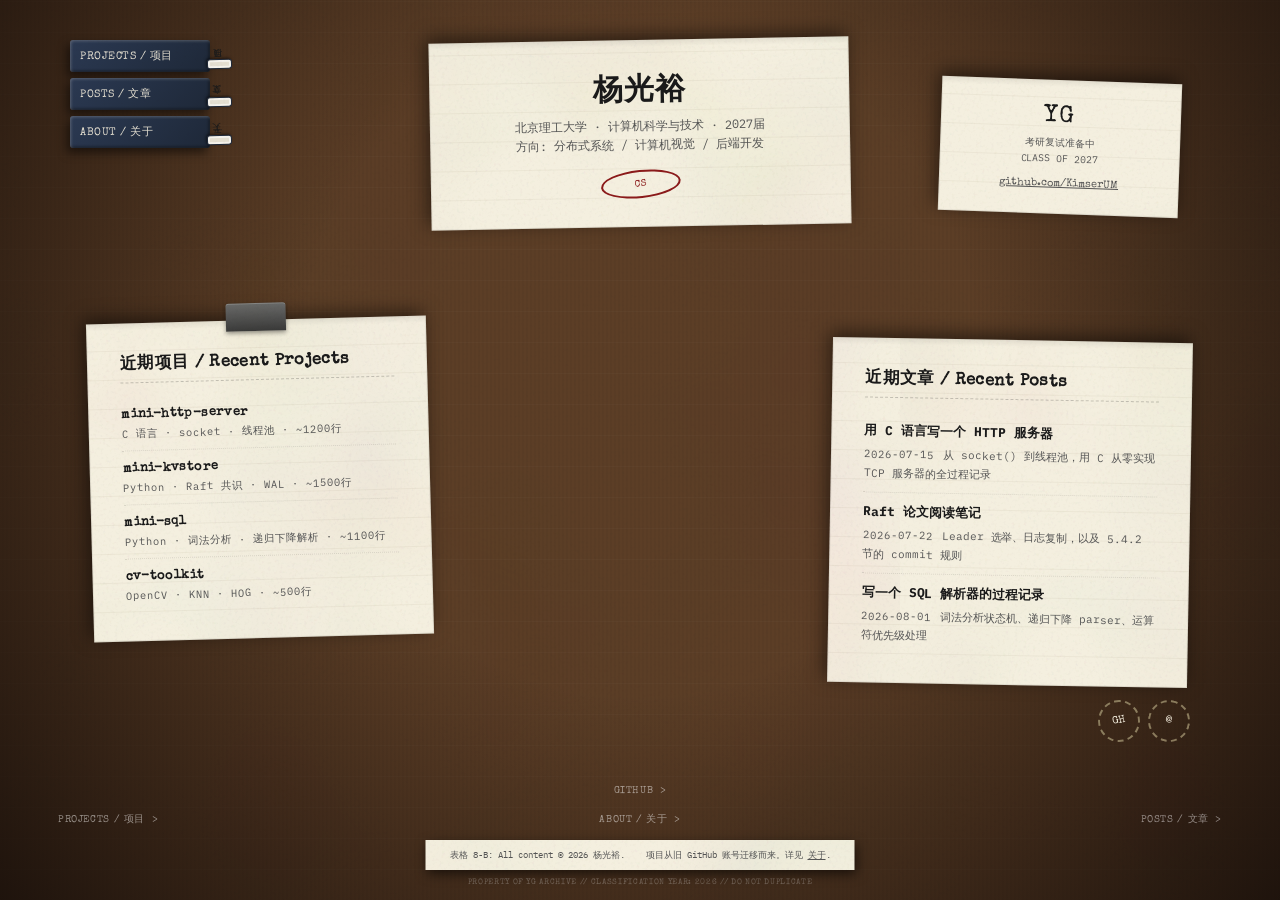
==== commit ac5c1a9d: "v3: 全部页面中英双语(中文为主)" ====
--- a/index.html
+++ b/index.html
@@ -1,9 +1,9 @@
 <!DOCTYPE html>
-<html lang="en">
+<html lang="zh-CN">
 <head>
 <meta charset="utf-8">
 <meta name="viewport" content="width=device-width, initial-scale=1.0">
-<title>Yang Guangyu</title>
+<title>杨光裕</title>
 <link rel="stylesheet" href="css/style.css">
 </head>
 <body>
@@ -14,87 +14,87 @@
 <div class="desk-canvas">
   <div class="desk-layout">
 
-    <!-- Hero card: center -->
+    <!-- 中央名片 -->
     <div class="paper-card hero-card">
-      <h1>Yang Guangyu</h1>
+      <h1>杨光裕</h1>
       <p class="subtitle">
-        BIT &middot; Computer Science &middot; 2027<br>
-        Distributed Systems / Computer Vision / Backend
+        北京理工大学 &middot; 计算机科学与技术 &middot; 2027届<br>
+        方向: 分布式系统 / 计算机视觉 / 后端开发
       </p>
       <div class="stamp-divider">CS</div>
     </div>
 
-    <!-- Dossier folders: left side -->
+    <!-- 档案文件夹: 左侧 -->
     <div class="dossier-stack">
       <a href="projects/index.html" class="dossier-folder">
         <div class="dossier-closed">
-          <span class="dossier-label">PROJECTS</span>
-          <div class="dossier-tab">PROJECTS</div>
+          <span class="dossier-label">PROJECTS / 项目</span>
+          <div class="dossier-tab">项目</div>
         </div>
       </a>
       <a href="posts/index.html" class="dossier-folder">
         <div class="dossier-closed">
-          <span class="dossier-label">POSTS</span>
-          <div class="dossier-tab">POSTS</div>
+          <span class="dossier-label">POSTS / 文章</span>
+          <div class="dossier-tab">文章</div>
         </div>
       </a>
       <a href="about.html" class="dossier-folder">
         <div class="dossier-closed">
-          <span class="dossier-label">ABOUT</span>
-          <div class="dossier-tab">ABOUT</div>
+          <span class="dossier-label">ABOUT / 关于</span>
+          <div class="dossier-tab">关于</div>
         </div>
       </a>
     </div>
 
-    <!-- Projects clipboard: left -->
+    <!-- 项目清单: 左侧 -->
     <div class="paper-card projects-clipboard">
       <div class="clip-hardware"></div>
-      <h2>Recent Projects</h2>
+      <h2>近期项目 / Recent Projects</h2>
 
       <a href="projects/mini-http.html" class="project-item">
         <span class="p-name">mini-http-server</span>
-        <span class="p-meta">C &middot; socket &middot; thread pool &middot; ~1200 lines</span>
+        <span class="p-meta">C 语言 &middot; socket &middot; 线程池 &middot; ~1200行</span>
       </a>
       <a href="projects/mini-kvstore.html" class="project-item">
         <span class="p-name">mini-kvstore</span>
-        <span class="p-meta">Python &middot; Raft &middot; WAL &middot; ~1500 lines</span>
+        <span class="p-meta">Python &middot; Raft 共识 &middot; WAL &middot; ~1500行</span>
       </a>
       <a href="projects/mini-sql.html" class="project-item">
         <span class="p-name">mini-sql</span>
-        <span class="p-meta">Python &middot; parser &middot; engine &middot; ~1100 lines</span>
+        <span class="p-meta">Python &middot; 词法分析 &middot; 递归下降解析 &middot; ~1100行</span>
       </a>
       <a href="projects/cv-toolkit.html" class="project-item">
         <span class="p-name">cv-toolkit</span>
-        <span class="p-meta">OpenCV &middot; KNN &middot; HOG &middot; ~500 lines</span>
+        <span class="p-meta">OpenCV &middot; KNN &middot; HOG &middot; ~500行</span>
       </a>
     </div>
 
-    <!-- Posts journal: right -->
+    <!-- 文章日志: 右侧 -->
     <div class="paper-card posts-notebook">
-      <h2>Recent Posts</h2>
+      <h2>近期文章 / Recent Posts</h2>
 
       <a href="posts/tcp-http-server.html" class="post-item">
-        <span class="post-title">Writing an HTTP Server in C</span>
+        <span class="post-title">用 C 语言写一个 HTTP 服务器</span>
         <span class="post-date">2026-07-15</span>
-        <span class="post-excerpt">From socket() to thread pools, lessons from building a real TCP server</span>
+        <span class="post-excerpt">从 socket() 到线程池，用 C 从零实现 TCP 服务器的全过程记录</span>
       </a>
       <a href="posts/raft-notes.html" class="post-item">
-        <span class="post-title">Raft Paper Reading Notes</span>
+        <span class="post-title">Raft 论文阅读笔记</span>
         <span class="post-date">2026-07-22</span>
-        <span class="post-excerpt">Leader election, log replication, and the 5.4.2 commit rule</span>
+        <span class="post-excerpt">Leader 选举、日志复制，以及 5.4.2 节的 commit 规则</span>
       </a>
       <a href="posts/sql-parser-diary.html" class="post-item">
-        <span class="post-title">Writing a SQL Parser: Dev Log</span>
+        <span class="post-title">写一个 SQL 解析器的过程记录</span>
         <span class="post-date">2026-08-01</span>
-        <span class="post-excerpt">Tokenizer, recursive descent, and why regex broke on commas</span>
+        <span class="post-excerpt">词法分析状态机、递归下降 parser、运算符优先级处理</span>
       </a>
     </div>
 
-    <!-- Calling card: right side -->
+    <!-- 联络卡片: 右侧 -->
     <div class="paper-card calling-card">
       <div class="card-logo">YG</div>
       <div class="card-sub">
-        GRAD SCHOOL INTERVIEW PREP<br>
+        考研复试准备中<br>
         CLASS OF 2027
       </div>
       <div class="card-gh">
@@ -102,16 +102,16 @@
       </div>
     </div>
 
-    <!-- Social stamps: bottom right -->
+    <!-- 社交印记: 右下 -->
     <div class="stamp-cluster">
       <a href="https://github.com/KimserUM" class="stamp-link" style="--r: -12deg;" aria-label="GitHub">GH</a>
       <a href="mailto:yangguangyuking@gmail.com" class="stamp-link" style="--r: 8deg;" aria-label="Email">@</a>
     </div>
 
-    <!-- Legal strip -->
+    <!-- 法律条款 -->
     <div class="legal-strip">
-      <span>FORM 8-B: All content &copy; 2026 Yang Guangyu.</span>
-      <span style="margin-left: 16px;">Projects migrated from previous account. See <a href="about.html">About</a>.</span>
+      <span>表格 8-B: All content &copy; 2026 杨光裕.</span>
+      <span style="margin-left: 16px;">项目从旧 GitHub 账号迁移而来。详见 <a href="about.html">关于</a>.</span>
     </div>
 
     <div class="registry-line">
@@ -121,10 +121,10 @@
   </div>
 </div>
 
-<!-- Signpost buttons -->
-<button class="signpost" id="sp-projects" onclick="document.querySelector('.projects-clipboard').scrollIntoView({behavior:'smooth',block:'center'})">PROJECTS</button>
-<button class="signpost" id="sp-posts" onclick="document.querySelector('.posts-notebook').scrollIntoView({behavior:'smooth',block:'center'})">POSTS</button>
-<button class="signpost" id="sp-about" onclick="location.href='about.html'">ABOUT</button>
+<!-- 路标按钮 -->
+<button class="signpost" id="sp-projects" onclick="document.querySelector('.projects-clipboard').scrollIntoView({behavior:'smooth',block:'center'})">PROJECTS / 项目</button>
+<button class="signpost" id="sp-posts" onclick="document.querySelector('.posts-notebook').scrollIntoView({behavior:'smooth',block:'center'})">POSTS / 文章</button>
+<button class="signpost" id="sp-about" onclick="location.href='about.html'">ABOUT / 关于</button>
 <button class="signpost" id="sp-github" onclick="window.open('https://github.com/KimserUM')">GITHUB</button>
 
 <button id="scroll-top" onclick="window.scrollTo({top:0,behavior:'smooth'})">TOP</button>
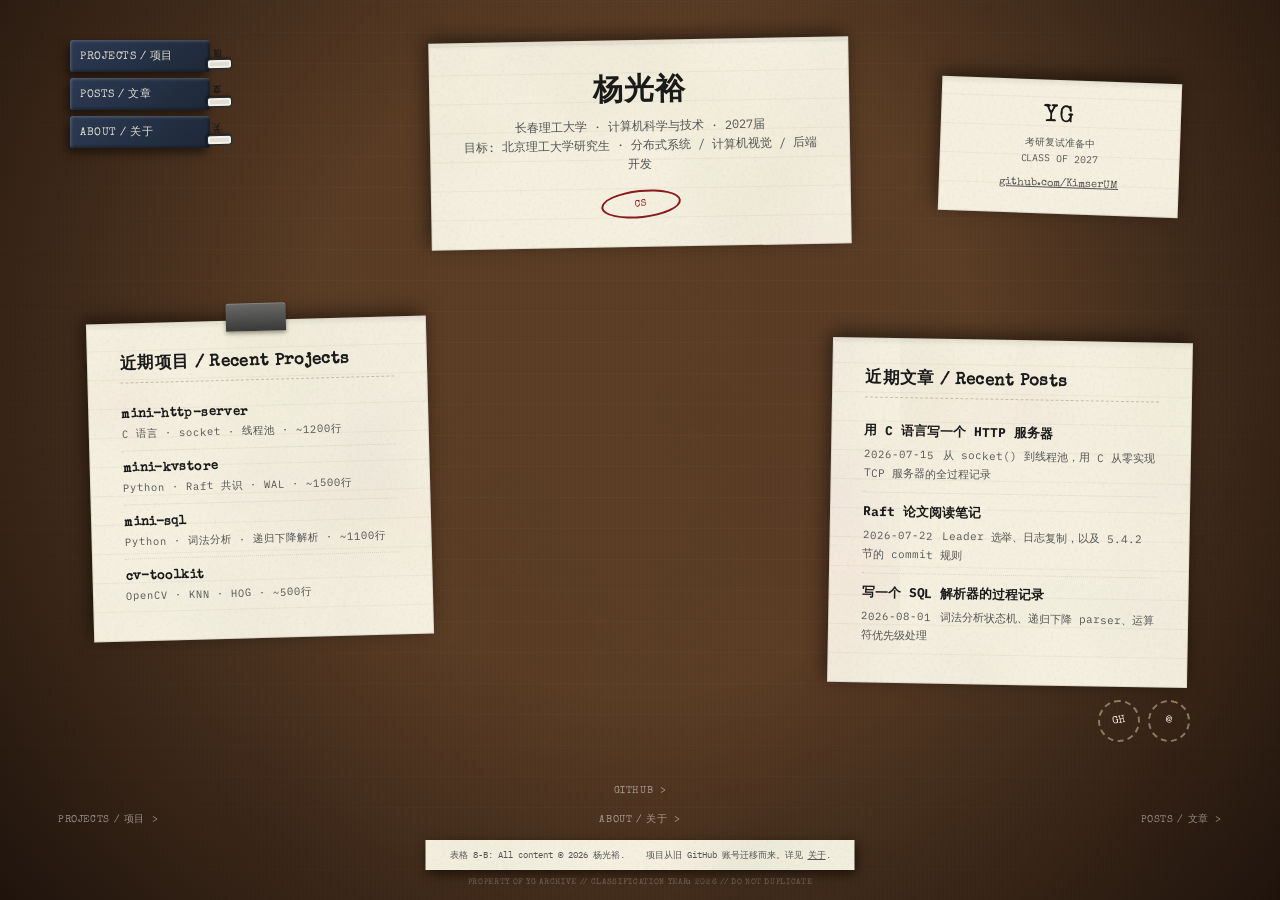
==== commit 4a865517: "修正学校信息: 长春理工大学, 目标北理工" ====
--- a/index.html
+++ b/index.html
@@ -18,8 +18,8 @@
     <div class="paper-card hero-card">
       <h1>杨光裕</h1>
       <p class="subtitle">
-        北京理工大学 &middot; 计算机科学与技术 &middot; 2027届<br>
-        方向: 分布式系统 / 计算机视觉 / 后端开发
+        长春理工大学 &middot; 计算机科学与技术 &middot; 2027届<br>
+        目标: 北京理工大学研究生 &middot; 分布式系统 / 计算机视觉 / 后端开发
       </p>
       <div class="stamp-divider">CS</div>
     </div>
